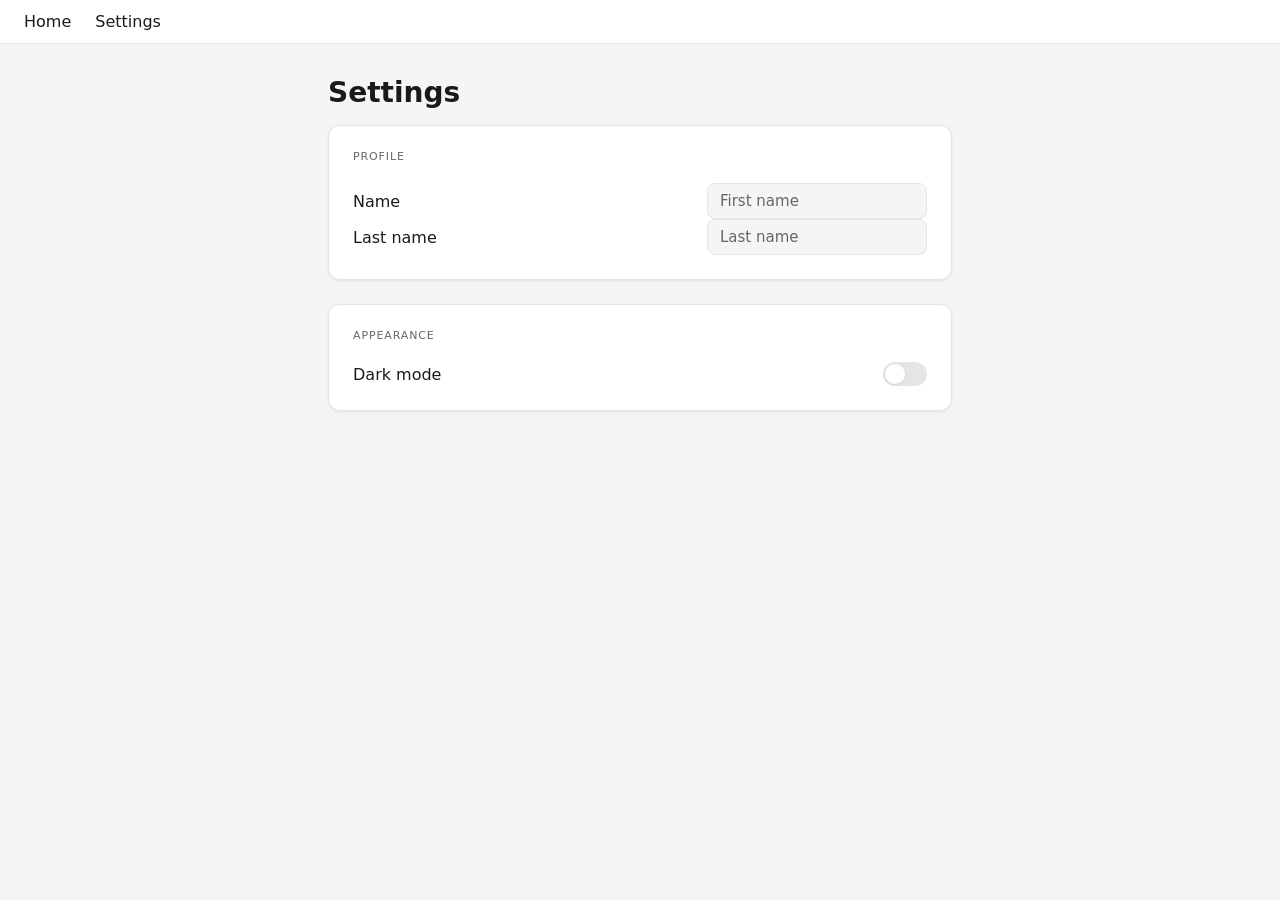
==== settings.html @ 8a6b8a7b "Initial commit" ====
<!DOCTYPE html>
<html lang="en">
<head>
  <meta charset="UTF-8">
  <meta name="viewport" content="width=device-width, initial-scale=1.0">
  <title>Settings</title>
  <link rel="stylesheet" href="styles.css">
</head>
<body>
  <nav>
    <a href="index.html">Home</a>
    <a href="settings.html">Settings</a>
  </nav>
  <main>
    <h1>Settings</h1>
    <section class="settings-section">
      <h2 class="section-label">Profile</h2>
      <div class="setting-row">
        <label for="profile-name">Name</label>
        <input type="text" id="profile-name" class="setting-input" placeholder="First name" autocomplete="given-name">
      </div>
      <div class="setting-row">
        <label for="profile-last-name">Last name</label>
        <input type="text" id="profile-last-name" class="setting-input" placeholder="Last name" autocomplete="family-name">
      </div>
    </section>
    <section class="settings-section">
      <h2 class="section-label">Appearance</h2>
      <div class="setting-row">
        <label for="dark-mode-toggle">Dark mode</label>
        <button type="button" id="dark-mode-toggle" class="toggle" role="switch" aria-checked="false">
          <span class="toggle-track">
            <span class="toggle-thumb"></span>
          </span>
        </button>
      </div>
    </section>
  </main>
  <script src="theme.js"></script>
  <script src="settings.js"></script>
</body>
</html>
---- styles.css ----
:root {
  --bg: #f5f5f5;
  --surface: #ffffff;
  --text: #1a1a1a;
  --text-muted: #666;
  --accent: #2563eb;
  --accent-hover: #1d4ed8;
  --border: #e5e5e5;
  --nav-bg: #fff;
  --shadow: rgba(0, 0, 0, 0.08);
}

[data-theme="dark"] {
  --bg: #0f0f0f;
  --surface: #1a1a1a;
  --text: #f0f0f0;
  --text-muted: #a0a0a0;
  --accent: #3b82f6;
  --accent-hover: #60a5fa;
  --border: #2a2a2a;
  --nav-bg: #141414;
  --shadow: rgba(0, 0, 0, 0.3);
}

* {
  box-sizing: border-box;
}

/* View Transitions: smooth morph between list and grid */
@supports (view-transition-name: none) {
  ::view-transition-group(*) {
    animation-duration: 0.45s;
    animation-timing-function: cubic-bezier(0.32, 0.72, 0, 1);
  }
  ::view-transition-old(*),
  ::view-transition-new(*) {
    animation-duration: 0.45s;
    animation-timing-function: cubic-bezier(0.32, 0.72, 0, 1);
  }
}

body {
  margin: 0;
  min-height: 100vh;
  font-family: system-ui, -apple-system, sans-serif;
  background: var(--bg);
  color: var(--text);
  transition: background 0.2s, color 0.2s;
}

nav {
  background: var(--nav-bg);
  border-bottom: 1px solid var(--border);
  padding: 0.75rem 1.5rem;
  display: flex;
  gap: 1.5rem;
}

nav a {
  color: var(--text);
  text-decoration: none;
  font-weight: 500;
}

nav a:hover {
  color: var(--accent);
}

main {
  max-width: 42rem;
  margin: 0 auto;
  padding: 2rem 1.5rem;
}

h1 {
  margin: 0 0 1rem;
  font-size: 1.75rem;
}

h2 {
  margin: 0 0 1rem;
  font-size: 1.1rem;
  font-weight: 600;
  color: var(--text-muted);
}

p {
  margin: 0;
  color: var(--text-muted);
}

a {
  color: var(--accent);
}

a:hover {
  color: var(--accent-hover);
}

.settings-section {
  background: var(--surface);
  border: 1px solid var(--border);
  border-radius: 12px;
  padding: 1.5rem;
  margin-bottom: 1.5rem;
  box-shadow: 0 1px 3px var(--shadow);
}

.settings-section:last-child {
  margin-bottom: 0;
}

.setting-row {
  display: flex;
  align-items: center;
  justify-content: space-between;
  gap: 1rem;
}

.setting-row label {
  font-weight: 500;
  cursor: pointer;
}

.setting-input {
  max-width: 16rem;
  padding: 0.5rem 0.75rem;
  font-size: 0.9375rem;
  font-family: inherit;
  color: var(--text);
  background: var(--bg);
  border: 1px solid var(--border);
  border-radius: 8px;
}

.setting-input::placeholder {
  color: var(--text-muted);
}

.setting-input:focus {
  outline: none;
  border-color: var(--accent);
}

/* Toggle switch */
.toggle {
  --track-width: 44px;
  --track-height: 24px;
  --thumb-size: 20px;
  --thumb-offset: 2px;
  background: none;
  border: none;
  padding: 0;
  cursor: pointer;
  display: inline-flex;
  align-items: center;
}

.toggle-track {
  width: var(--track-width);
  height: var(--track-height);
  background: var(--border);
  border-radius: 999px;
  position: relative;
  transition: background 0.2s;
}

.toggle-thumb {
  position: absolute;
  top: var(--thumb-offset);
  left: var(--thumb-offset);
  width: var(--thumb-size);
  height: var(--thumb-size);
  background: var(--surface);
  border-radius: 50%;
  box-shadow: 0 1px 3px var(--shadow);
  transition: transform 0.2s;
}

.toggle[aria-checked="true"] .toggle-track {
  background: var(--accent);
}

.toggle[aria-checked="true"] .toggle-thumb {
  transform: translateX(calc(var(--track-width) - var(--thumb-size) - 2 * var(--thumb-offset)));
}

.toggle:focus-visible {
  outline: 2px solid var(--accent);
  outline-offset: 2px;
  border-radius: 999px;
}

/* ----- Landing (Armadio) ----- */
/* Default: light (theme.js sets data-theme="" for light) */
.landing {
  --landing-bg: #fafafa;
  --landing-surface: #ffffff;
  --landing-surface-dim: #f0f0f0;
  --landing-text: #171717;
  --landing-muted: #737373;
  --landing-tagline-sub: #a3a3a3;
  --landing-border: #e5e5e5;
  --landing-accent: #525252;
  --landing-accent-hover: #171717;
  --landing-shadow: rgba(0, 0, 0, 0.06);
}

[data-theme="dark"] .landing {
  --landing-bg: #0a0a0a;
  --landing-surface: #111111;
  --landing-surface-dim: #0d0d0d;
  --landing-text: #eaeaea;
  --landing-muted: #737373;
  --landing-tagline-sub: #525252;
  --landing-border: #262626;
  --landing-accent: #a3a3a3;
  --landing-accent-hover: #eaeaea;
  --landing-shadow: rgba(0, 0, 0, 0.4);
  --landing-avatar-border: rgba(255, 255, 255, 0.08);
}

.landing {
  background: var(--landing-bg);
  color: var(--landing-text);
}

.landing {
  font-family: 'DM Sans', system-ui, -apple-system, sans-serif;
  min-height: 100vh;
  display: flex;
  flex-direction: column;
}

.landing-nav {
  display: flex;
  align-items: center;
  justify-content: space-between;
  padding: 1.25rem 2rem;
  border-bottom: 1px solid var(--landing-border);
  background: var(--landing-bg);
}

.landing-nav .logo {
  display: inline-flex;
  align-items: center;
  gap: 0.5rem;
  font-weight: 600;
  font-size: 1rem;
  letter-spacing: -0.02em;
  color: var(--landing-text);
  text-decoration: none;
}

.logo-icon {
  display: inline-flex;
  flex-shrink: 0;
}

.logo-icon svg {
  width: 28px;
  height: 28px;
}

.logo-outer {
  fill: #171717;
}

.logo-triangle {
  fill: #fafafa;
}

[data-theme="dark"] .logo-outer {
  fill: #eaeaea;
}

[data-theme="dark"] .logo-triangle {
  fill: #0a0a0a;
}

.landing-nav .logo:hover {
  color: var(--landing-accent-hover);
}

.landing-nav .nav-link {
  font-size: 0.875rem;
  color: var(--landing-muted);
  text-decoration: none;
}

.landing-nav .nav-link:hover {
  color: var(--landing-text);
}

.landing-main {
  flex: 1;
  max-width: 42rem;
  margin: 0 auto;
  padding: 4rem 2rem 6rem;
  width: 100%;
}

.hero {
  margin-bottom: 2.5rem;
}

.hero-inner {
  display: flex;
  align-items: center;
  justify-content: space-between;
  gap: 1.5rem;
}

.hero-text {
  min-width: 0;
}

.hero-title {
  font-size: clamp(2.25rem, 5vw, 3rem);
  font-weight: 600;
  letter-spacing: -0.03em;
  margin: 0 0 0.75rem;
  color: var(--landing-text);
}

.hero-add {
  display: flex;
  flex-direction: column;
  align-items: center;
  gap: 0.375rem;
  flex-shrink: 0;
}

.add-hero-btn {
  width: 80px;
  height: 80px;
  gap: 0px;
  border-radius: 50%;
  border: 1px solid var(--landing-border);
  background: var(--landing-surface);
  color: var(--landing-muted);
  cursor: pointer;
  display: flex;
  align-items: center;
  justify-content: center;
  padding: 0;
  transition: transform 0.2s ease, box-shadow 0.2s ease, background 0.2s ease;
  font: inherit;
}

.add-hero-btn:hover {
  transform: scale(1.03);
  box-shadow: 0 8px 24px var(--landing-shadow);
  background: var(--landing-surface);
  color: var(--landing-text);
}

.add-hero-btn:focus-visible {
  outline: 2px solid var(--accent);
  outline-offset: 2px;
}

.add-hero-btn-icon {
  display: flex;
  align-items: center;
  justify-content: center;
  line-height: 0;
}

.add-hero-btn-icon svg {
  width: 24px;
  height: 24px;
}

.hero-tagline {
  font-size: 1.125rem;
  color: var(--landing-muted);
  margin: 0;
  line-height: 1.2;
  font-weight: 400;
}

.hero-tagline-line2 {
  color: var(--landing-tagline-sub);
}

.section-label {
  font-size: 0.6875rem;
  font-weight: 500;
  letter-spacing: 0.08em;
  text-transform: uppercase;
  color: var(--landing-muted, var(--text-muted));
  margin: 0 0 1.25rem;
}

.feature-grid {
  display: grid;
  gap: 1.5rem;
  margin-bottom: 2rem;
}

/* ----- Your items ----- */
.items-section {
  margin-bottom: 3.5rem;
}

.items-section-header {
  display: flex;
  align-items: center;
  justify-content: space-between;
  gap: 1rem;
  margin-bottom: 1.25rem;
}

.items-section-header .section-label {
  margin: 0;
}

.items-view-toggle {
  display: inline-flex;
  align-items: center;
  gap: 0.35rem;
  font-size: 0.6875rem;
  font-weight: 500;
  letter-spacing: 0.08em;
  text-transform: uppercase;
  color: var(--landing-muted, var(--text-muted));
  background: none;
  border: none;
  padding: 0.25rem 0;
  cursor: pointer;
  font-family: inherit;
  flex-shrink: 0;
  transition: color 0.15s;
}

.items-view-toggle-icon {
  display: inline-flex;
  align-items: center;
  justify-content: center;
  color: inherit;
}

.items-view-toggle-icon svg {
  display: block;
}

.items-view-toggle:hover {
  color: var(--landing-text);
}

.items-view-toggle:focus-visible {
  outline: 2px solid var(--accent);
  outline-offset: 2px;
  border-radius: 4px;
}

.items-grid {
  display: none;
  column-count: 3;
  column-gap: 1rem;
}

.items-grid.is-visible {
  display: block;
}

.items-section.has-items.items-view-grid .items-list {
  display: none;
}

.items-grid-card {
  break-inside: avoid;
  margin-bottom: 1rem;
  cursor: pointer;
  background: transparent;
  transition: transform 0.2s ease;
}

.items-grid-card:hover .items-grid-card-photo {
  box-shadow: 0 8px 24px var(--landing-shadow);
}

.items-grid-card-photo {
  position: relative;
  width: 100%;
  border-radius: 12px;
  overflow: visible;
  background: var(--landing-surface-dim);
  border: 1px solid var(--landing-border);
  transition: box-shadow 0.2s ease;
}

.items-grid-card-photo > img,
.items-grid-card-photo > .items-grid-card-photo-placeholder {
  display: block;
  width: 100%;
  border-radius: 12px;
  overflow: hidden;
}

.items-grid-card-photo img {
  width: 100%;
  height: auto;
  vertical-align: middle;
}

.items-grid-card-menu-btn {
  position: absolute;
  top: 6px;
  right: 6px;
  width: 32px;
  height: 32px;
  display: flex;
  align-items: center;
  justify-content: center;
  padding: 0;
  border: none;
  border-radius: 8px;
  background: rgba(255, 255, 255, 0.5);
  backdrop-filter: blur(8px);
  -webkit-backdrop-filter: blur(8px);
  color: rgba(0, 0, 0, 0.8);
  cursor: pointer;
  transition: background 0.15s, color 0.15s;
}

.items-grid-card-menu-btn:hover {
  background: rgba(255, 255, 255, 0.75);
  color: rgba(0, 0, 0, 0.95);
}

.items-grid-card-menu-btn:focus-visible {
  outline: 2px solid rgba(0, 0, 0, 0.4);
  outline-offset: 2px;
}

.items-grid-card-menu {
  position: absolute;
  top: 38px;
  right: 6px;
  min-width: 120px;
  padding: 4px 0;
  background: var(--landing-surface);
  border: 1px solid var(--landing-border);
  border-radius: 10px;
  box-shadow: 0 8px 24px var(--landing-shadow);
  z-index: 10;
  display: flex;
  flex-direction: column;
}

.items-grid-card-menu[hidden] {
  display: none;
}

.items-grid-card-menu-item {
  display: block;
  width: 100%;
  padding: 0.5rem 0.75rem;
  font-size: 0.8125rem;
  font-family: inherit;
  text-align: left;
  color: var(--landing-text);
  background: none;
  border: none;
  cursor: pointer;
  transition: background 0.1s;
}

.items-grid-card-menu-item:hover {
  background: var(--landing-surface-dim);
}

.items-grid-card-menu-item:focus-visible {
  outline: none;
  background: var(--landing-surface-dim);
}

.items-grid-card-photo-placeholder {
  width: 100%;
  aspect-ratio: 1;
  display: flex;
  align-items: center;
  justify-content: center;
  color: var(--landing-muted);
  background: var(--landing-surface-dim);
  border-radius: 12px;
  border: 1px solid var(--landing-border);
}

.items-grid-card-photo-placeholder svg {
  width: 32px;
  height: 32px;
}

.items-grid-card-info {
  display: flex;
  align-items: flex-start;
  gap: 0.5rem;
  padding: 0.5rem 0 0;
  background: transparent;
}

.items-grid-card-avatar {
  width: 24px;
  height: 24px;
  min-width: 24px;
  border-radius: 50%;
  overflow: hidden;
  background: var(--landing-surface-dim);
  border: 1px solid var(--landing-avatar-border, rgba(0, 0, 0, 0.06));
  display: flex;
  align-items: center;
  justify-content: center;
}

.items-grid-card-avatar img {
  width: 100%;
  height: 100%;
  object-fit: cover;
}

.items-grid-card-avatar-initials {
  font-size: 0.5625rem;
  font-weight: 600;
  color: var(--landing-muted);
  letter-spacing: 0.02em;
}

.items-grid-card-text {
  min-width: 0;
}

.items-grid-card-line1 {
  font-size: 0.6875rem;
  font-weight: 500;
  color: var(--landing-text);
  margin: 0;
  line-height: 1.3;
  white-space: nowrap;
  overflow: hidden;
  text-overflow: ellipsis;
}

.items-grid-card-line2 {
  font-size: 0.625rem;
  color: var(--landing-muted);
  margin: 0.11rem 0 0;
  line-height: 1.3;
  white-space: nowrap;
  overflow: hidden;
  text-overflow: ellipsis;
}

@media (max-width: 480px) {
  .items-grid {
    column-count: 2;
    column-gap: 0.75rem;
  }
  .items-grid-card {
    margin-bottom: 0.75rem;
  }
}

/* ----- Your style ----- */
.style-section {
  margin-bottom: 3.5rem;
}

.style-summary.hero-tagline {
  margin: 0;
}

.items-list {
  list-style: none;
  margin: 0;
  padding: 0;
  display: flex;
  flex-direction: column;
  gap: 0.75rem;
}

.items-list li {
  display: flex;
  align-items: center;
  justify-content: space-between;
  min-height: 68px;
  padding: 0.875rem 1rem;
  background: transparent;
  border: none;
  border-top: 1px solid var(--landing-border);
  border-radius: 0;
  font-size: 0.875rem;
  color: var(--landing-text);
  gap: 1rem;
  transition: background 0.2s ease, box-shadow 0.2s ease, border-radius 0.2s ease, transform 0.2s ease;
}

.items-list li:has(.item-drag-handle:hover),
.items-list li.is-dragging {
  background: #fff;
  box-shadow: 0 8px 24px var(--landing-shadow);
  border-radius: 12px;
}

/* SortableJS: placeholder for drop target */
.items-list .sortable-ghost {
  opacity: 0.35;
  background: var(--landing-surface-dim);
  border: 2px dashed var(--landing-border);
  border-radius: 12px;
  min-height: 68px;
}

.items-list .sortable-drag {
  opacity: 0.95;
  box-shadow: 0 12px 32px var(--landing-shadow);
}

.items-list .item-drag-handle {
  display: flex;
  align-items: center;
  justify-content: center;
  flex-shrink: 0;
  width: 36px;
  height: 36px;
  margin: 0;
  padding: 0;
  font: inherit;
  color: var(--landing-muted);
  cursor: grab;
  border: none;
  background: none;
  border-radius: 8px;
  transition: color 0.15s, background 0.15s;
}

.items-list .item-drag-handle:hover {
  color: var(--landing-text);
  background: var(--landing-surface-dim);
}

.items-list .item-drag-handle:active {
  cursor: grabbing;
}

.items-list .item-photo {
  flex: 0 0 68px;
  width: 68px;
  height: 68px;
  min-width: 68px;
  min-height: 68px;
  border-radius: 12px;
  overflow: hidden;
  background: var(--landing-surface-dim);
  border: 1px solid var(--landing-border);
  display: flex;
  align-items: center;
  justify-content: center;
}

.items-list .item-photo[data-index] {
  cursor: pointer;
  overflow: visible;
  transition: transform 0.2s ease, box-shadow 0.2s ease;
}

.items-list .item-photo[data-index]:hover {
  transform: scale(1.03);
  box-shadow: 0 8px 24px var(--landing-shadow);
}

.items-list .item-photo-crop {
  display: block;
  width: 100%;
  height: 100%;
  min-width: 0;
  min-height: 0;
  border-radius: 12px;
  overflow: hidden;
}

.items-list .item-photo img {
  width: 100%;
  height: 100%;
  object-fit: cover;
}

.items-list .item-photo--placeholder {
  cursor: pointer;
  color: var(--landing-muted);
  background: #fff;
  transition: transform 0.2s ease, box-shadow 0.2s ease, background 0.2s ease, border-color 0.2s ease, color 0.2s ease;
  position: relative;
}

.items-list .item-photo-placeholder-icon {
  display: flex;
  align-items: center;
  justify-content: center;
}

.items-list .item-photo-placeholder-icon svg {
  width: 24px;
  height: 24px;
}

.items-list .item-photo--placeholder:hover {
  transform: scale(1.03);
  box-shadow: 0 8px 24px var(--landing-shadow);
  background: var(--landing-surface);
  border-color: var(--landing-border);
  color: var(--landing-text);
}

.items-list .item-photo--placeholder:hover::after {
  opacity: 1;
}

.items-list .item-photo--placeholder::after {
  content: attr(data-tooltip);
  position: absolute;
  bottom: calc(100% + 8px);
  left: 50%;
  transform: translateX(-50%);
  padding: 0.375rem 0.625rem;
  background: #fff;
  color: #6b7280;
  font-size: 0.75rem;
  font-weight: 500;
  white-space: nowrap;
  border-radius: 6px;
  box-shadow: 0 2px 8px rgba(0, 0, 0, 0.12);
  opacity: 0;
  pointer-events: none;
  transition: opacity 0.15s;
}

.items-list .item-photo--placeholder:focus-visible {
  outline: 2px solid var(--accent);
  outline-offset: 2px;
}

.items-list button.item-photo--placeholder {
  font-family: inherit;
}

.items-list .item-avatar {
  width: 40px;
  height: 40px;
  min-width: 40px;
  border-radius: 50%;
  overflow: hidden;
  background: #ffffff;
  display: flex;
  align-items: center;
  justify-content: center;
  border: 1px solid var(--landing-avatar-border, rgba(0, 0, 0, 0.06));
}

.items-list .item-avatar img {
  width: 100%;
  height: 100%;
  object-fit: cover;
  filter: brightness(0.97) contrast(1.02);
}

.items-list .item-avatar-initials {
  font-size: 0.75rem;
  font-weight: 600;
  color: var(--landing-muted);
  letter-spacing: 0.02em;
}

.items-list .item-avatar--initials .item-avatar-initials {
  display: flex;
}

.items-list .item-content {
  flex: 1;
  min-width: 0;
}

.items-list .item-actions {
  display: flex;
  align-items: center;
  gap: 0.25rem;
  flex-shrink: 0;
}

.items-list .item-action {
  display: inline-flex;
  align-items: center;
  justify-content: center;
  padding: 0.375rem;
  color: var(--landing-muted);
  background: none;
  border: none;
  border-radius: 6px;
  cursor: pointer;
  transition: color 0.15s, background 0.15s;
}

.items-list .item-action:hover {
  color: var(--landing-text);
  background: var(--landing-surface-dim);
}

.items-list .item-action.item-delete:hover {
  color: #b91c1c;
}

.items-list .item-name {
  font-weight: 500;
}

.items-list .item-meta {
  color: var(--landing-muted);
  font-size: 0.8125rem;
  margin-top: 0.25rem;
  display: flex;
  align-items: center;
  gap: 0.35rem;
}

.items-list .item-color-swatch {
  display: inline-block;
  width: 10px;
  height: 10px;
  min-width: 10px;
  border-radius: 50%;
  border: 1px solid rgba(0, 0, 0, 0.12);
  vertical-align: middle;
}

[data-theme="dark"] .items-list .item-color-swatch {
  border-color: rgba(255, 255, 255, 0.2);
}

.items-empty {
  display: flex;
  flex-direction: column;
  align-items: center;
  text-align: center;
  padding: 3rem 2rem;
  margin: 0;
  background: var(--landing-surface);
  border: 1px solid var(--landing-border);
  border-radius: 16px;
  box-shadow: 0 1px 3px var(--landing-shadow);
}

.items-empty-icon {
  display: flex;
  align-items: center;
  justify-content: center;
  width: 80px;
  height: 80px;
  margin-bottom: 1.25rem;
  color: var(--landing-muted);
  background: var(--landing-surface-dim);
  border-radius: 50%;
}

.items-empty-icon-img {
  display: block;
  object-fit: contain;
  opacity: 0.9;
}

[data-theme="dark"] .items-empty-icon-img {
  filter: invert(1);
  opacity: 0.85;
}

.items-empty-title {
  font-size: 1.25rem;
  font-weight: 600;
  letter-spacing: -0.02em;
  margin: 0 0 0.5rem;
  color: var(--landing-text);
}

.items-empty-desc {
  font-size: 0.9375rem;
  line-height: 1.5;
  color: var(--landing-muted);
  margin: 0 0 1.5rem;
  max-width: 20rem;
}

.items-empty-cta {
  display: inline-flex;
  align-items: center;
  justify-content: center;
  padding: 0.625rem 1.25rem;
  font-size: 0.875rem;
  font-weight: 500;
  font-family: inherit;
  color: var(--landing-surface);
  background: var(--landing-text);
  border: none;
  border-radius: 10px;
  cursor: pointer;
  transition: background 0.2s ease, transform 0.15s ease;
}

.items-empty-cta:hover {
  background: var(--landing-accent-hover);
  transform: translateY(-1px);
}

.items-empty-cta:focus-visible {
  outline: 2px solid var(--accent);
  outline-offset: 2px;
}

.items-section:not(.has-items) .items-list {
  display: none;
}

.items-section.has-items .items-empty {
  display: none;
}

@media (min-width: 640px) {
  .feature-grid {
    grid-template-columns: 1fr 1fr;
  }
}

.feature-card {
  padding: 1.5rem;
  background: var(--landing-surface);
  border: 1px solid var(--landing-border);
  border-radius: 12px;
  transition: transform 0.2s ease, box-shadow 0.2s ease, background 0.2s ease;
  cursor: pointer;
}

.feature-grid:hover .feature-card {
  background: var(--landing-surface-dim);
}

.feature-grid .feature-card:hover {
  transform: scale(1.03);
  box-shadow: 0 8px 24px var(--landing-shadow);
  background: var(--landing-surface);
}

.feature-icon {
  color: var(--landing-muted);
  margin-bottom: 1rem;
}

.feature-title {
  font-size: 1rem;
  font-weight: 600;
  letter-spacing: -0.02em;
  margin: 0 0 0.5rem;
  color: var(--landing-text);
}

.feature-desc {
  font-size: 0.875rem;
  line-height: 1.6;
  color: var(--landing-muted);
  margin: 0;
}

.cta {
  text-align: center;
  padding: 2rem 0;
}

.cta-text {
  font-size: 0.9375rem;
  color: var(--landing-muted);
  margin: 0 0 1.5rem;
  max-width: 28rem;
  margin-left: auto;
  margin-right: auto;
}

.cta-button {
  display: inline-block;
  padding: 0.625rem 1.25rem;
  font-size: 0.875rem;
  font-weight: 500;
  color: var(--landing-bg);
  background: var(--landing-text);
  border-radius: 8px;
  text-decoration: none;
  transition: background 0.15s, color 0.15s;
}

.cta-button:hover {
  background: var(--landing-accent-hover);
  color: var(--landing-bg);
}

.landing-footer {
  padding: 1.25rem 2rem;
  border-top: 1px solid var(--landing-border);
  text-align: center;
}

.footer-brand {
  font-size: 0.75rem;
  color: var(--landing-muted);
  font-weight: 500;
}

.landing-footer .cta-text {
  margin: 4px auto 0;
  max-width: 28rem;
  font-size: 10px;
  color: var(--landing-muted);
  opacity: 0.7;
}

/* ----- Add item modal ----- */
.modal-backdrop {
  position: fixed;
  inset: 0;
  background: rgba(0, 0, 0, 0.4);
  backdrop-filter: blur(6px);
  -webkit-backdrop-filter: blur(6px);
  display: flex;
  align-items: center;
  justify-content: center;
  padding: 2rem;
  z-index: 1000;
  opacity: 0;
  visibility: hidden;
  transition: opacity 0.2s ease, visibility 0.2s ease;
}

.modal-backdrop.is-open {
  opacity: 1;
  visibility: visible;
}

.modal-backdrop.is-open .modal {
  transform: scale(1);
  opacity: 1;
}

.modal-header {
  display: flex;
  align-items: center;
  justify-content: space-between;
  margin-bottom: 1.5rem;
}

.modal-close {
  display: inline-flex;
  align-items: center;
  justify-content: center;
  width: 32px;
  height: 32px;
  padding: 0;
  font-size: 1.5rem;
  line-height: 1;
  color: #737373;
  background: none;
  border: none;
  border-radius: 6px;
  cursor: pointer;
  transition: color 0.15s, background 0.15s;
}

.modal-close:hover {
  color: #171717;
  background: #f0f0f0;
}

.modal {
  background: #ffffff;
  color: #171717;
  border-radius: 14px;
  padding: 1.75rem 2rem;
  width: 100%;
  max-width: 22rem;
  box-shadow: 0 24px 48px rgba(0, 0, 0, 0.2);
  transform: scale(0.96);
  opacity: 0;
  transition: transform 0.2s ease, opacity 0.2s ease;
}

.modal-title {
  font-size: 1.125rem;
  font-weight: 600;
  letter-spacing: -0.02em;
  margin: 0;
}

#add-modal.modal {
  max-width: 36rem;
}

.add-modal-layout {
  display: grid;
  grid-template-columns: 1fr 1fr;
  gap: 1.5rem;
  align-items: stretch;
  margin-bottom: 1.25rem;
}

.add-modal-left {
  display: flex;
  flex-direction: column;
  min-height: 0;
}

.add-modal-left .edit-form-fields {
  flex: 1;
  min-height: 0;
}

.add-modal-right {
  display: flex;
  flex-direction: column;
  min-height: 0;
}

.add-item-photo-field {
  display: flex;
  flex-direction: column;
  flex: 1;
  min-height: 0;
  margin-top: 0;
  margin-bottom: 1.25rem;
}

@media (max-width: 520px) {
  .add-modal-layout {
    grid-template-columns: 1fr;
  }
}

.add-item-form {
  display: block;
}

.add-item-photo-drop {
  flex: 1;
  min-height: 100px;
  border: 2px dashed var(--landing-border);
  border-radius: 12px;
  background: var(--landing-surface-dim, #f0f0f0);
  display: flex;
  flex-direction: column;
  align-items: stretch;
  position: relative;
  cursor: pointer;
  transition: border-color 0.2s, background 0.2s;
  overflow: hidden;
}

.add-item-photo-drop:hover,
.add-item-photo-drop.is-dragover {
  border-color: var(--landing-muted);
  background: var(--landing-border, #e5e5e5);
}

.add-item-photo-empty {
  display: flex;
  flex: 1;
  flex-direction: column;
  align-items: center;
  padding: 1rem;
  text-align: center;
  min-height: 0;
}

.add-item-photo-empty-content {
  flex: 1;
  display: flex;
  flex-direction: column;
  align-items: center;
  justify-content: center;
  gap: 0.75rem;
  min-height: 0;
}

.add-item-photo-empty-icon {
  flex-shrink: 0;
  color: var(--landing-muted);
}

.add-item-photo-empty-icon svg {
  display: block;
}

.add-item-photo-icon-arrow {
  animation: add-item-photo-arrow-float 0.84s ease-in-out infinite;
}

@keyframes add-item-photo-arrow-float {
  0%, 100% { transform: translateY(0); }
  50% { transform: translateY(3px); }
}

.add-item-photo-empty-text {
  font-size: 0.8125rem;
  color: var(--landing-muted);
  line-height: 1.4;
  text-align: center;
}

.add-item-photo-actions {
  display: flex;
  flex-wrap: nowrap;
  gap: 0.5rem;
  justify-content: center;
  margin-top: auto;
}

.add-item-photo-btn {
  padding: 0.375rem 0.75rem;
  font-size: 0.8125rem;
  font-family: inherit;
  font-weight: 500;
  color: var(--landing-text);
  background: var(--landing-surface);
  border: 1px solid var(--landing-border);
  border-radius: 8px;
  cursor: pointer;
  transition: background 0.15s, border-color 0.15s;
}

.add-item-photo-btn:hover {
  background: var(--landing-surface-dim);
  border-color: var(--landing-muted);
}

.add-item-photo-preview {
  position: relative;
  width: 100%;
  flex-shrink: 0;
  display: flex;
  align-items: center;
  justify-content: center;
  padding: 0.5rem;
  box-sizing: border-box;
}

.add-item-photo-preview img {
  max-width: 100%;
  max-height: 140px;
  width: auto;
  height: auto;
  object-fit: contain;
  border-radius: 8px;
}

.add-item-photo-remove {
  position: absolute;
  top: 0.5rem;
  right: 0.5rem;
  width: 28px;
  height: 28px;
  display: flex;
  align-items: center;
  justify-content: center;
  padding: 0;
  font-size: 1.25rem;
  line-height: 1;
  color: var(--landing-muted);
  background: var(--landing-surface);
  border: 1px solid var(--landing-border);
  border-radius: 6px;
  cursor: pointer;
  transition: color 0.15s, background 0.15s;
}

.add-item-photo-remove[hidden] {
  display: none !important;
}

.add-item-photo-remove:hover {
  color: var(--landing-text);
  background: var(--landing-surface-dim);
}

.form-steps {
  position: relative;
  min-height: 5.5rem;
}

.form-step {
  display: none;
  animation: stepIn 0.2s ease;
}

.form-step.is-active {
  display: block;
}

@keyframes stepIn {
  from {
    opacity: 0;
    transform: translateX(8px);
  }
  to {
    opacity: 1;
    transform: translateX(0);
  }
}

.form-step label {
  display: block;
  font-size: 0.75rem;
  font-weight: 500;
  color: #525252;
  margin-bottom: 0.5rem;
}

.form-step input {
  width: 100%;
  padding: 0.625rem 0.75rem;
  font-size: 0.9375rem;
  font-family: inherit;
  color: #171717;
  background: #fafafa;
  border: 1px solid #e5e5e5;
  border-radius: 8px;
  box-sizing: border-box;
}

.form-step input::placeholder {
  color: #a3a3a3;
}

.form-step input:focus {
  outline: none;
  border-color: #737373;
  background: #fff;
}

.autocomplete-wrap {
  position: relative;
}

.autocomplete-list {
  position: absolute;
  left: 0;
  right: 0;
  top: 100%;
  margin: 4px 0 0;
  padding: 4px 0;
  max-height: 200px;
  overflow-y: auto;
  background: #fff;
  border: 1px solid #e5e5e5;
  border-radius: 8px;
  box-shadow: 0 8px 24px rgba(0, 0, 0, 0.1);
  list-style: none;
  z-index: 10;
  display: none;
}

.autocomplete-list.is-open {
  display: block;
}

.autocomplete-list.open-upward {
  top: auto;
  bottom: 100%;
  margin: 0 0 4px 0;
}

.autocomplete-item {
  padding: 0.5rem 0.75rem;
  font-size: 0.9375rem;
  cursor: pointer;
  color: #171717;
}

.autocomplete-item:hover,
.autocomplete-item.is-highlighted {
  background: #f0f0f0;
}

.modal-actions {
  display: flex;
  align-items: center;
  justify-content: space-between;
  gap: 0.75rem;
  margin-top: 1.5rem;
  padding-top: 1.25rem;
  border-top: 1px solid #e5e5e5;
}

.modal-btn {
  display: inline-flex;
  align-items: center;
  justify-content: center;
  padding: 0.5rem 0.75rem;
  font-size: 0.875rem;
  font-family: inherit;
  font-weight: 500;
  color: #525252;
  background: transparent;
  border: none;
  border-radius: 8px;
  cursor: pointer;
  transition: color 0.15s, background 0.15s;
}

.modal-btn:hover {
  color: #171717;
  background: #f0f0f0;
}

.modal-btn.modal-submit {
  color: #fff;
  background: #171717;
}

.modal-btn.modal-submit:hover {
  background: #262626;
  color: #fff;
}

.modal-btn[hidden] {
  display: none;
}

.modal--small {
  max-width: 18rem;
}

.modal-message {
  margin: 0 0 1.25rem;
  font-size: 0.9375rem;
  color: #525252;
  line-height: 1.5;
}

/* Photo modal */
#photo-modal.modal {
  max-width: 24rem;
}

.photo-modal-header-text {
  min-width: 0;
}

.photo-modal-subtitle {
  margin: 0.25rem 0 0;
  font-size: 0.8125rem;
  font-weight: 400;
  color: var(--landing-muted, #737373);
  line-height: 1.4;
}

.photo-modal-body {
  display: block;
  padding: 0;
  margin-top: 0;
}

.photo-file-input {
  position: absolute;
  width: 0.1px;
  height: 0.1px;
  opacity: 0;
  overflow: hidden;
  z-index: -1;
}

.photo-drop-zone {
  display: flex;
  align-items: center;
  justify-content: center;
  width: 100%;
  min-height: 160px;
  box-sizing: border-box;
  border: 2px solid var(--landing-border);
  border-radius: 48px;
  padding: 2rem;
  text-align: center;
  cursor: pointer;
  transition: border-color 0.2s, background 0.2s;
  background: var(--landing-surface-dim, #f0f0f0);
}

.photo-drop-zone:hover,
.photo-drop-zone.is-dragover {
  border-color: var(--landing-muted);
  background: var(--landing-border, #e5e5e5);
}

.photo-drop-text {
  display: block;
  margin: 0;
  font-size: 0.875rem;
  color: var(--landing-muted);
  line-height: 1.5;
  max-width: 16em;
}

/* Photo preview modal (full-size image + details overlay) */
.photo-preview-modal {
  position: relative;
  max-width: min(90vw, 28rem);
  max-height: 85vh;
  border-radius: 14px;
  overflow: hidden;
  background: #111;
  box-shadow: 0 24px 48px rgba(0, 0, 0, 0.4);
  transform: scale(0.96);
  opacity: 0;
  transition: transform 0.2s ease, opacity 0.2s ease;
}

#photo-preview-backdrop.is-open .photo-preview-modal {
  transform: scale(1);
  opacity: 1;
}

.photo-preview-img {
  display: block;
  width: 100%;
  height: auto;
  max-height: 85vh;
  object-fit: contain;
  vertical-align: middle;
}

.photo-preview-close {
  position: absolute;
  top: 0.75rem;
  right: 0.75rem;
  z-index: 2;
  width: 36px;
  height: 36px;
  display: inline-flex;
  align-items: center;
  justify-content: center;
  padding: 0;
  font-size: 1.5rem;
  line-height: 1;
  background: none;
  border: none;
  cursor: pointer;
  transition: opacity 0.15s, color 0.15s;
}

.photo-preview-close.is-light {
  color: #fff;
}

.photo-preview-close.is-dark {
  color: #404040;
}

.photo-preview-close:hover {
  opacity: 0.8;
}

.photo-preview-arrow {
  position: fixed;
  top: 50%;
  transform: translateY(-50%);
  z-index: 1001;
  width: 44px;
  height: 44px;
  display: inline-flex;
  align-items: center;
  justify-content: center;
  padding: 0;
  color: #fff;
  background: rgba(0, 0, 0, 0.4);
  border: none;
  border-radius: 50%;
  cursor: pointer;
  transition: background 0.15s, opacity 0.15s;
}

.photo-preview-arrow:hover {
  background: rgba(0, 0, 0, 0.6);
}

.photo-preview-arrow:focus-visible {
  outline: 2px solid #fff;
  outline-offset: 2px;
}

.photo-preview-arrow.hidden {
  display: none;
}

.photo-preview-prev {
  left: 0;
}

.photo-preview-next {
  right: 0;
}

.photo-preview-arrow svg {
  width: 24px;
  height: 24px;
}

.photo-preview-details {
  position: absolute;
  bottom: 0;
  left: 0;
  right: 0;
  padding: 1.25rem 1rem 1rem;
  background: linear-gradient(to top, rgba(0, 0, 0, 0.35), transparent);
  color: #fff;
  font-size: 0.9375rem;
  font-weight: 500;
  line-height: 1.4;
}

.modal-actions--row {
  justify-content: flex-end;
  gap: 0.5rem;
  border-top: none;
  padding-top: 0;
}

.modal-btn--secondary {
  color: #525252;
  background: #f0f0f0;
}

.modal-btn--secondary:hover {
  background: #e5e5e5;
  color: #171717;
}

.modal-btn--danger {
  color: #fff;
  background: #b91c1c;
}

.modal-btn--danger:hover {
  background: #991b1b;
  color: #fff;
}

.edit-form-fields {
  display: flex;
  flex-direction: column;
  gap: 1rem;
  margin-bottom: 1.25rem;
}

.edit-item-form .form-field label,
.add-item-form .form-field label {
  display: block;
  font-size: 0.75rem;
  font-weight: 500;
  color: #525252;
  margin-bottom: 0.5rem;
}

.edit-item-form .form-field input,
.add-item-form .form-field input {
  width: 100%;
  padding: 0.625rem 0.75rem;
  font-size: 0.9375rem;
  font-family: inherit;
  color: #171717;
  background: #fafafa;
  border: 1px solid #e5e5e5;
  border-radius: 8px;
  box-sizing: border-box;
}

.edit-item-form .form-field input:focus,
.add-item-form .form-field input:focus {
  outline: none;
  border-color: #737373;
  background: #fff;
}

.add-item-form .form-field input::placeholder {
  color: #a3a3a3;
}

/* ----- FAB (Ask Armadio) ----- */
.fab-wrap {
  position: fixed;
  bottom: 1.5rem;
  right: 1.5rem;
  z-index: 900;
  width: 56px;
  height: 56px;
  border-radius: 28px;
  background: var(--landing-text);
  color: var(--landing-bg);
  box-shadow: 0 4px 20px rgba(0, 0, 0, 0.15);
  transition: width 0.25s ease, box-shadow 0.2s ease;
  overflow: hidden;
}

.fab-wrap:hover,
.fab-wrap.fab-expanded {
  width: 280px;
}

.fab-form {
  display: flex;
  align-items: center;
  height: 100%;
  padding: 0 16px;
  gap: 12px;
}

.fab-icon {
  display: flex;
  flex-shrink: 0;
  width: 24px;
  height: 24px;
  opacity: 1;
  transition: opacity 0.2s ease, width 0.2s ease;
}

.fab-wrap:hover .fab-icon,
.fab-wrap.fab-expanded .fab-icon {
  opacity: 0.8;
}

.fab-input {
  flex: 1;
  min-width: 0;
  height: 36px;
  padding: 0 4px;
  font-size: 0.9375rem;
  font-family: inherit;
  color: var(--landing-bg);
  background: transparent;
  border: none;
  outline: none;
}

.fab-input::placeholder {
  color: rgba(255, 255, 255, 0.7);
}

.fab-input {
  width: 0;
  opacity: 0;
  transition: width 0.2s ease, opacity 0.2s ease;
}

.fab-wrap:hover .fab-input,
.fab-wrap.fab-expanded .fab-input {
  width: 180px;
  opacity: 1;
}

/* Answer box: same width as expanded FAB (280px), fixed above the FAB (not inside wrap = not clipped) */
.fab-answer-box {
  position: fixed;
  bottom: calc(1.5rem + 56px + 12px);
  right: 1.5rem;
  width: 280px;
  min-height: 56px;
  background: var(--landing-surface);
  border: 1px solid var(--landing-border);
  border-radius: 12px;
  box-shadow: 0 8px 24px rgba(0, 0, 0, 0.12);
  opacity: 0;
  visibility: hidden;
  transform: translateY(6px);
  transition: opacity 0.2s ease, visibility 0.2s ease, transform 0.2s ease;
  pointer-events: auto;
  z-index: 901;
}

.fab-answer-box.is-visible {
  opacity: 1;
  visibility: visible;
  transform: translateY(0);
}

.fab-answer-header {
  display: flex;
  justify-content: flex-end;
  padding: 6px 8px 0 12px;
  min-height: 32px;
}

.fab-answer-close {
  display: inline-flex;
  align-items: center;
  justify-content: center;
  width: 28px;
  height: 28px;
  padding: 0;
  font-size: 1.25rem;
  line-height: 1;
  color: var(--landing-muted);
  background: none;
  border: none;
  border-radius: 6px;
  cursor: pointer;
  transition: color 0.15s, background 0.15s;
}

.fab-answer-close:hover {
  color: var(--landing-text);
  background: var(--landing-surface-dim);
}

.fab-answer-content {
  padding: 12px;
  padding-top: 4px;
  display: flex;
  flex-direction: column;
  gap: 10px;
  font-size: 0.8125rem;
  line-height: 1.45;
}

.fab-answer-content .fab-msg-q {
  color: var(--landing-muted);
  padding: 6px 10px;
  background: var(--landing-surface-dim);
  border-radius: 10px;
  margin: 0;
}

.fab-answer-content .fab-msg-a {
  color: var(--landing-text);
  padding: 6px 10px;
  background: var(--landing-border);
  border-radius: 10px;
  margin: 0;
}

.fab-answer-content .fab-msg-thinking {
  min-height: 1.45em;
  display: flex;
  align-items: center;
  padding: 8px 10px;
  margin: 0;
}

.fab-thinking-dots {
  display: inline-flex;
  align-items: center;
  gap: 4px;
}

.fab-thinking-dots span {
  width: 6px;
  height: 6px;
  border-radius: 50%;
  background: var(--landing-muted);
  animation: fab-thinking-bounce 0.6s ease-in-out infinite;
}

.fab-thinking-dots span:nth-child(1) { animation-delay: 0s; }
.fab-thinking-dots span:nth-child(2) { animation-delay: 0.1s; }
.fab-thinking-dots span:nth-child(3) { animation-delay: 0.2s; }

@keyframes fab-thinking-bounce {
  0%, 60%, 100% { transform: translateY(0); opacity: 0.6; }
  30% { transform: translateY(-4px); opacity: 1; }
}

.fab-wrap.is-thinking .fab-input {
  pointer-events: none;
  opacity: 0.8;
}

.fab-wrap.is-thinking .fab-input::placeholder {
  color: var(--landing-muted);
}
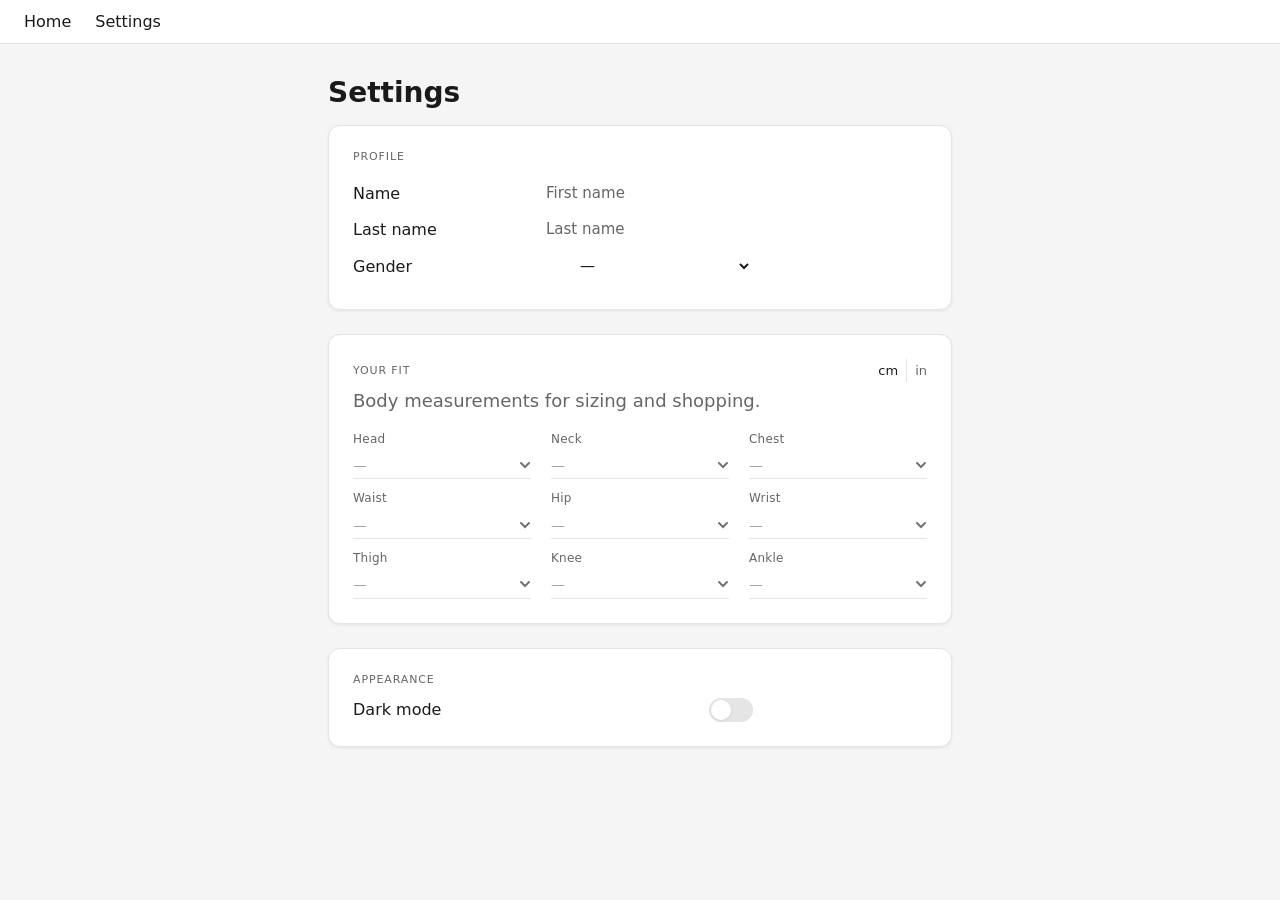
==== commit 78bc2145: "Layout changes and sizes" ====
--- a/settings.html
+++ b/settings.html
@@ -2,7 +2,7 @@
 <html lang="en">
 <head>
   <meta charset="UTF-8">
-  <meta name="viewport" content="width=device-width, initial-scale=1.0">
+  <meta name="viewport" content="width=device-width, initial-scale=1.0, viewport-fit=cover">
   <title>Settings</title>
   <link rel="stylesheet" href="styles.css">
 </head>
@@ -23,6 +23,63 @@
         <label for="profile-last-name">Last name</label>
         <input type="text" id="profile-last-name" class="setting-input" placeholder="Last name" autocomplete="family-name">
       </div>
+      <div class="setting-row">
+        <label for="profile-gender">Gender</label>
+        <select id="profile-gender" class="setting-input setting-select" aria-label="Gender">
+          <option value="">—</option>
+          <option value="man">Man</option>
+          <option value="woman">Woman</option>
+          <option value="fluid">Fluid</option>
+        </select>
+      </div>
+    </section>
+    <section class="fit-section settings-section" aria-labelledby="fit-heading">
+      <div class="fit-section-header">
+        <h2 class="section-label" id="fit-heading">Your fit</h2>
+        <div class="fit-unit-toggle" role="group" aria-label="Measurement unit">
+          <button type="button" class="fit-unit-btn" data-unit="cm" aria-pressed="true">cm</button>
+          <button type="button" class="fit-unit-btn" data-unit="in" aria-pressed="false">in</button>
+        </div>
+      </div>
+      <p class="fit-section-desc hero-tagline" id="fit-section-desc">Body measurements for sizing and shopping.</p>
+      <div class="fit-measurements" id="fit-measurements">
+        <div class="fit-field">
+          <label for="fit-head">Head</label>
+          <select id="fit-head" class="fit-select" aria-label="Head circumference cm"></select>
+        </div>
+        <div class="fit-field">
+          <label for="fit-neck">Neck</label>
+          <select id="fit-neck" class="fit-select" aria-label="Neck circumference cm"></select>
+        </div>
+        <div class="fit-field">
+          <label for="fit-chest">Chest</label>
+          <select id="fit-chest" class="fit-select" aria-label="Chest circumference cm"></select>
+        </div>
+        <div class="fit-field">
+          <label for="fit-waist">Waist</label>
+          <select id="fit-waist" class="fit-select" aria-label="Waist circumference cm"></select>
+        </div>
+        <div class="fit-field">
+          <label for="fit-hip">Hip</label>
+          <select id="fit-hip" class="fit-select" aria-label="Hip circumference cm"></select>
+        </div>
+        <div class="fit-field">
+          <label for="fit-wrist">Wrist</label>
+          <select id="fit-wrist" class="fit-select" aria-label="Wrist circumference cm"></select>
+        </div>
+        <div class="fit-field">
+          <label for="fit-thigh">Thigh</label>
+          <select id="fit-thigh" class="fit-select" aria-label="Thigh circumference cm"></select>
+        </div>
+        <div class="fit-field">
+          <label for="fit-knee">Knee</label>
+          <select id="fit-knee" class="fit-select" aria-label="Knee circumference cm"></select>
+        </div>
+        <div class="fit-field">
+          <label for="fit-ankle">Ankle</label>
+          <select id="fit-ankle" class="fit-select" aria-label="Ankle circumference cm"></select>
+        </div>
+      </div>
     </section>
     <section class="settings-section">
       <h2 class="section-label">Appearance</h2>
--- a/styles.css
+++ b/styles.css
@@ -8,6 +8,7 @@
   --border: #e5e5e5;
   --nav-bg: #fff;
   --shadow: rgba(0, 0, 0, 0.08);
+  --viewport-height: 100vh;
 }
 
 [data-theme="dark"] {
@@ -111,10 +112,11 @@
 }
 
 .setting-row {
+  width: 400px;
   display: flex;
   align-items: center;
   justify-content: space-between;
-  gap: 1rem;
+  gap: 0.5rem;
 }
 
 .setting-row label {
@@ -128,9 +130,10 @@
   font-size: 0.9375rem;
   font-family: inherit;
   color: var(--text);
-  background: var(--bg);
-  border: 1px solid var(--border);
+  background: transparent;
+  border: 1px solid transparent;
   border-radius: 8px;
+  transition: background 0.2s, border-color 0.2s;
 }
 
 .setting-input::placeholder {
@@ -139,7 +142,16 @@
 
 .setting-input:focus {
   outline: none;
+  background: var(--bg);
   border-color: var(--accent);
+}
+
+.setting-select {
+  width: 190px;
+  min-width: 10rem;
+  padding-right: 2rem;
+  appearance: auto;
+  cursor: pointer;
 }
 
 /* Toggle switch */
@@ -393,6 +405,10 @@
   margin: 0 0 1.25rem;
 }
 
+.settings-section .section-label {
+  margin-bottom: 0.75rem;
+}
+
 .feature-grid {
   display: grid;
   gap: 1.5rem;
@@ -491,9 +507,17 @@
   transition: box-shadow 0.2s ease;
 }
 
-.items-grid-card-photo > img,
+.items-grid-card-photo > img {
+  display: block;
+  width: 100%;
+  border-radius: 12px;
+  overflow: hidden;
+}
+
 .items-grid-card-photo > .items-grid-card-photo-placeholder {
-  display: block;
+  display: flex;
+  align-items: center;
+  justify-content: center;
   width: 100%;
   border-radius: 12px;
   overflow: hidden;
@@ -650,7 +674,33 @@
   line-height: 1.3;
   white-space: nowrap;
   overflow: hidden;
+  display: flex;
+  align-items: center;
+  gap: 2px;
+}
+
+.items-grid-card-line2 .items-grid-card-line2-text {
+  min-width: 0;
+  overflow: hidden;
   text-overflow: ellipsis;
+}
+
+.items-grid-card-line2 .items-grid-card-swatch {
+  flex-shrink: 0;
+  width: 10px;
+  height: 10px;
+  min-width: 10px;
+  border-radius: 50%;
+  border: 1px solid rgba(0, 0, 0, 0.12);
+  vertical-align: middle;
+}
+
+.items-grid-card-line2 .items-grid-card-swatch + .items-grid-card-swatch {
+  margin-left: -6px;
+}
+
+[data-theme="dark"] .items-grid-card-line2 .items-grid-card-swatch {
+  border-color: rgba(255, 255, 255, 0.2);
 }
 
 @media (max-width: 480px) {
@@ -670,6 +720,135 @@
 
 .style-summary.hero-tagline {
   margin: 0;
+}
+
+/* ----- Your fit ----- */
+body:not(.landing) .fit-section {
+  --landing-text: var(--text);
+  --landing-muted: var(--text-muted);
+  --landing-border: var(--border);
+  --landing-surface: var(--surface);
+  --landing-surface-dim: var(--bg);
+  --landing-shadow: var(--shadow);
+}
+
+.fit-section {
+  margin-bottom: 3.5rem;
+}
+
+.fit-section.settings-section {
+  margin-bottom: 1.5rem;
+}
+
+.fit-section-header {
+  display: flex;
+  align-items: center;
+  justify-content: space-between;
+  gap: 1rem;
+  margin-bottom: 0.5rem;
+}
+
+.fit-section-header .section-label {
+  margin: 0;
+}
+
+.fit-unit-toggle {
+  display: inline-flex;
+  align-items: center;
+  gap: 0;
+}
+
+.fit-unit-btn {
+  padding: 0.25rem 0;
+  font-size: 0.8125rem;
+  font-weight: 500;
+  font-family: inherit;
+  color: var(--landing-muted);
+  background: none;
+  border: none;
+  cursor: pointer;
+  transition: color 0.15s;
+}
+
+.fit-unit-btn:last-child {
+  border-left: 1px solid var(--landing-border);
+  padding-left: 0.5rem;
+  margin-left: 0.5rem;
+}
+
+.fit-unit-btn:hover {
+  color: var(--landing-text);
+}
+
+.fit-unit-btn.is-active,
+.fit-unit-btn[aria-pressed="true"] {
+  color: var(--landing-text);
+}
+
+.fit-unit-btn:focus-visible {
+  outline: 2px solid var(--accent);
+  outline-offset: 2px;
+  border-radius: 2px;
+}
+
+.fit-section-desc.hero-tagline {
+  margin: 0 0 1.25rem;
+  font-size: 1.125rem;
+  color: var(--landing-muted);
+  line-height: 1.2;
+}
+
+.fit-measurements {
+  display: grid;
+  grid-template-columns: repeat(3, 1fr);
+  gap: 0.75rem 1.25rem;
+}
+
+.fit-field {
+  display: flex;
+  flex-direction: column;
+  gap: 0.35rem;
+}
+
+.fit-field label {
+  font-size: 0.75rem;
+  font-weight: 500;
+  color: var(--landing-muted);
+  letter-spacing: 0.02em;
+}
+
+.fit-select {
+  width: 100%;
+  min-width: 8rem;
+  max-width: none;
+  padding: 0.35rem 1.75rem 0.35rem 0;
+  font-size: 0.875rem;
+  font-family: inherit;
+  color: var(--landing-text);
+  background: transparent;
+  border: none;
+  border-bottom: 1px solid var(--landing-border);
+  border-radius: 0;
+  transition: border-color 0.15s;
+  appearance: none;
+  -webkit-appearance: none;
+  background-image: url("data:image/svg+xml,%3Csvg xmlns='http://www.w3.org/2000/svg' width='12' height='12' viewBox='0 0 12 12' fill='none' stroke='%23737373' stroke-width='2' stroke-linecap='round'%3E%3Cpath d='M2 4l4 4 4-4'/%3E%3C/svg%3E");
+  background-repeat: no-repeat;
+  background-position: right 0 center;
+  cursor: pointer;
+}
+
+.fit-select:hover {
+  border-bottom-color: var(--landing-muted);
+}
+
+.fit-select:focus {
+  outline: none;
+  border-bottom-color: var(--landing-accent, var(--accent));
+}
+
+.fit-select.is-placeholder {
+  color: #a3a3a3;
 }
 
 .items-list {
@@ -929,9 +1108,15 @@
   width: 10px;
   height: 10px;
   min-width: 10px;
+  margin-right: 0;
+  margin-left: 0;
   border-radius: 50%;
   border: 1px solid rgba(0, 0, 0, 0.12);
   vertical-align: middle;
+}
+
+.items-list .item-color-swatch + .item-color-swatch {
+  margin-left: -8px;
 }
 
 [data-theme="dark"] .items-list .item-color-swatch {
@@ -1310,31 +1495,6 @@
   text-align: center;
 }
 
-.add-item-photo-actions {
-  display: flex;
-  flex-wrap: nowrap;
-  gap: 0.5rem;
-  justify-content: center;
-  margin-top: auto;
-}
-
-.add-item-photo-btn {
-  padding: 0.375rem 0.75rem;
-  font-size: 0.8125rem;
-  font-family: inherit;
-  font-weight: 500;
-  color: var(--landing-text);
-  background: var(--landing-surface);
-  border: 1px solid var(--landing-border);
-  border-radius: 8px;
-  cursor: pointer;
-  transition: background 0.15s, border-color 0.15s;
-}
-
-.add-item-photo-btn:hover {
-  background: var(--landing-surface-dim);
-  border-color: var(--landing-muted);
-}
 
 .add-item-photo-preview {
   position: relative;
@@ -1484,6 +1644,122 @@
   background: #f0f0f0;
 }
 
+/* Color picker: swatch grid instead of text list */
+.autocomplete-list.is-color-picker {
+  padding: 10px;
+  max-height: none;
+  overflow: visible;
+  display: none;
+  grid-template-columns: repeat(6, 1fr);
+  gap: 8px;
+}
+
+.autocomplete-list.is-color-picker.is-open {
+  display: grid;
+}
+
+.color-swatch {
+  display: block;
+  width: 100%;
+  aspect-ratio: 1;
+  border-radius: 50%;
+  border: 2px solid rgba(0, 0, 0, 0.08);
+  cursor: pointer;
+  transition: transform 0.12s ease, box-shadow 0.12s ease;
+  padding: 0;
+  font-size: 0;
+  position: relative;
+}
+
+.color-swatch:hover {
+  transform: scale(1.08);
+  box-shadow: 0 2px 8px rgba(0, 0, 0, 0.15);
+}
+
+.color-swatch::after {
+  content: attr(data-tooltip);
+  position: absolute;
+  bottom: calc(100% + 8px);
+  left: 50%;
+  transform: translateX(-50%);
+  padding: 0.375rem 0.625rem;
+  background: var(--landing-surface, #fff);
+  color: var(--landing-text, #171717);
+  font-size: 0.75rem;
+  font-weight: 500;
+  white-space: nowrap;
+  border-radius: 6px;
+  box-shadow: 0 2px 8px rgba(0, 0, 0, 0.12);
+  border: 1px solid var(--landing-border, rgba(0, 0, 0, 0.08));
+  opacity: 0;
+  pointer-events: none;
+  transition: opacity 0.15s ease;
+  z-index: 1;
+}
+
+.color-swatch:hover::after {
+  opacity: 1;
+}
+
+.color-swatch:focus-visible {
+  outline: 2px solid var(--accent);
+  outline-offset: 2px;
+}
+
+.color-swatch.is-selected {
+  box-shadow: 0 0 0 2px #171717;
+}
+
+.color-swatch-check {
+  position: absolute;
+  inset: 0;
+  display: flex;
+  align-items: center;
+  justify-content: center;
+  color: #fff;
+  pointer-events: none;
+}
+
+.color-swatch-check svg {
+  display: block;
+  filter: drop-shadow(0 0 1px rgba(0, 0, 0, 0.6));
+}
+
+.color-picker-done-wrap {
+  grid-column: 1 / -1;
+  margin-top: 10px;
+  padding-top: 8px;
+  border-top: 1px solid var(--landing-border, #e5e5e5);
+  list-style: none;
+}
+
+.color-picker-done-btn {
+  width: 100%;
+  padding: 0.5rem 1rem;
+  font-size: 0.875rem;
+  font-weight: 500;
+  font-family: inherit;
+  color: var(--landing-text, #171717);
+  background: var(--landing-surface-dim, #f0f0f0);
+  border: 1px solid var(--landing-border, #e5e5e5);
+  border-radius: 8px;
+  cursor: pointer;
+  transition: background 0.15s;
+}
+
+.color-picker-done-btn:hover {
+  background: var(--landing-border, #e5e5e5);
+}
+
+.color-swatch[data-value="Animal print"] {
+  background: linear-gradient(135deg, #8b6914 0%, #c4a035 25%, #5c4033 50%, #8b6914 75%, #c4a035 100%) !important;
+  background-size: 200% 200%;
+}
+
+.color-swatch[data-value="Multi"] {
+  background: linear-gradient(135deg, #db2777 0%, #7c3aed 33%, #60a5fa 66%, #fbbf24 100%) !important;
+}
+
 .modal-actions {
   display: flex;
   align-items: center;
@@ -1580,7 +1856,7 @@
   min-height: 160px;
   box-sizing: border-box;
   border: 2px solid var(--landing-border);
-  border-radius: 48px;
+  border-radius: 24px;
   padding: 2rem;
   text-align: center;
   cursor: pointer;
@@ -1601,6 +1877,26 @@
   color: var(--landing-muted);
   line-height: 1.5;
   max-width: 16em;
+}
+
+.photo-drop-text--mobile {
+  display: none;
+}
+
+@media (max-width: 768px) {
+  .photo-drop-text--desktop {
+    display: none;
+  }
+  .photo-drop-text--mobile {
+    display: block;
+  }
+  .photo-drop-zone {
+    min-height: 200px;
+    padding: 2rem 1.5rem;
+  }
+  #photo-modal.modal {
+    max-width: none;
+  }
 }
 
 /* Photo preview modal (full-size image + details overlay) */
@@ -1921,6 +2217,14 @@
   gap: 10px;
   font-size: 0.8125rem;
   line-height: 1.45;
+  max-height: 60vh;
+  overflow-y: auto;
+}
+
+.fab-answer-content .fab-exchange {
+  display: flex;
+  flex-direction: column;
+  gap: 6px;
 }
 
 .fab-answer-content .fab-msg-q {
@@ -1978,3 +2282,158 @@
 .fab-wrap.is-thinking .fab-input::placeholder {
   color: var(--landing-muted);
 }
+
+/* ----- Mobile layout (phones & small screens) ----- */
+@media (max-width: 768px) {
+  .landing-nav {
+    padding: 0.875rem max(1rem, env(safe-area-inset-right)) max(0.875rem, env(safe-area-inset-bottom)) max(1rem, env(safe-area-inset-left));
+  }
+
+  .landing-main {
+    padding: 2rem max(1rem, env(safe-area-inset-right)) 5rem max(1rem, env(safe-area-inset-left));
+  }
+
+  .hero-inner {
+    gap: 1rem;
+  }
+
+  .hero-title {
+    font-size: clamp(1.75rem, 6vw, 2.25rem);
+  }
+
+  .hero-tagline {
+    font-size: 1rem;
+  }
+
+  .add-hero-btn {
+    width: 56px;
+    height: 56px;
+  }
+
+  .add-hero-btn-icon svg {
+    width: 22px;
+    height: 22px;
+  }
+
+  .items-section-header {
+    flex-wrap: wrap;
+  }
+
+  .items-list li {
+    padding: 0.75rem max(0.75rem, env(safe-area-inset-right)) 0.75rem max(0.75rem, env(safe-area-inset-left));
+    min-height: 64px;
+  }
+
+  .items-list .item-photo,
+  .items-list .item-photo--placeholder {
+    flex: 0 0 56px;
+    width: 56px;
+    height: 56px;
+    min-width: 56px;
+    min-height: 56px;
+  }
+
+  .landing-footer {
+    padding: 1rem max(1rem, env(safe-area-inset-right)) max(1rem, env(safe-area-inset-bottom)) max(1rem, env(safe-area-inset-left));
+  }
+
+  /* Modals: full-bleed on mobile with safe area */
+  .modal-backdrop {
+    padding: max(0.75rem, env(safe-area-inset-top)) max(0.75rem, env(safe-area-inset-right)) max(0.75rem, env(safe-area-inset-bottom)) max(0.75rem, env(safe-area-inset-left));
+    align-items: flex-end;
+  }
+
+  .modal {
+    max-width: none;
+    width: 100%;
+    border-radius: 16px 16px 0 0;
+    padding: 1.25rem max(1rem, env(safe-area-inset-right)) max(1.25rem, env(safe-area-inset-bottom)) max(1rem, env(safe-area-inset-left));
+  }
+
+  #add-modal.modal {
+    max-height: calc(var(--viewport-height, 100vh) - 2rem);
+    overflow-y: auto;
+    overflow-x: hidden;
+    -webkit-overflow-scrolling: touch;
+  }
+
+  .modal-close {
+    width: 44px;
+    height: 44px;
+    min-width: 44px;
+    min-height: 44px;
+  }
+
+  /* FAB & answer box: safe area and full-width answer on mobile */
+  .fab-wrap {
+    bottom: max(1rem, env(safe-area-inset-bottom));
+    right: max(1rem, env(safe-area-inset-right));
+  }
+
+  .fab-wrap:hover,
+  .fab-wrap.fab-expanded {
+    width: min(280px, calc(100vw - 2rem));
+  }
+
+  .fab-answer-box {
+    left: max(1rem, env(safe-area-inset-left));
+    right: max(1rem, env(safe-area-inset-right));
+    width: auto;
+    bottom: calc(max(1rem, env(safe-area-inset-bottom)) + 56px + 12px);
+    max-width: none;
+  }
+
+  .fab-answer-content {
+    max-height: 50vh;
+  }
+
+  .fab-answer-close {
+    width: 44px;
+    height: 44px;
+    min-width: 44px;
+    min-height: 44px;
+  }
+}
+
+@media (max-width: 480px) {
+  .landing-main {
+    padding: 1.5rem max(0.75rem, env(safe-area-inset-right)) 4.5rem max(0.75rem, env(safe-area-inset-left));
+  }
+
+  .hero {
+    margin-bottom: 1.75rem;
+  }
+
+  .items-section {
+    margin-bottom: 2.5rem;
+  }
+
+  .style-section {
+    margin-bottom: 2.5rem;
+  }
+
+  .fit-section {
+    margin-bottom: 2.5rem;
+  }
+
+  .fit-measurements {
+    grid-template-columns: repeat(2, 1fr);
+  }
+
+  .items-grid-card {
+    margin-bottom: 0.5rem;
+  }
+
+  .add-modal-layout {
+    gap: 1rem;
+  }
+
+  /* Settings page (non-landing) */
+  main {
+    padding: 1.5rem max(1rem, env(safe-area-inset-right)) 2rem max(1rem, env(safe-area-inset-left));
+  }
+
+  nav {
+    padding: 0.75rem max(1rem, env(safe-area-inset-right)) 0.75rem max(1rem, env(safe-area-inset-left));
+  }
+}
